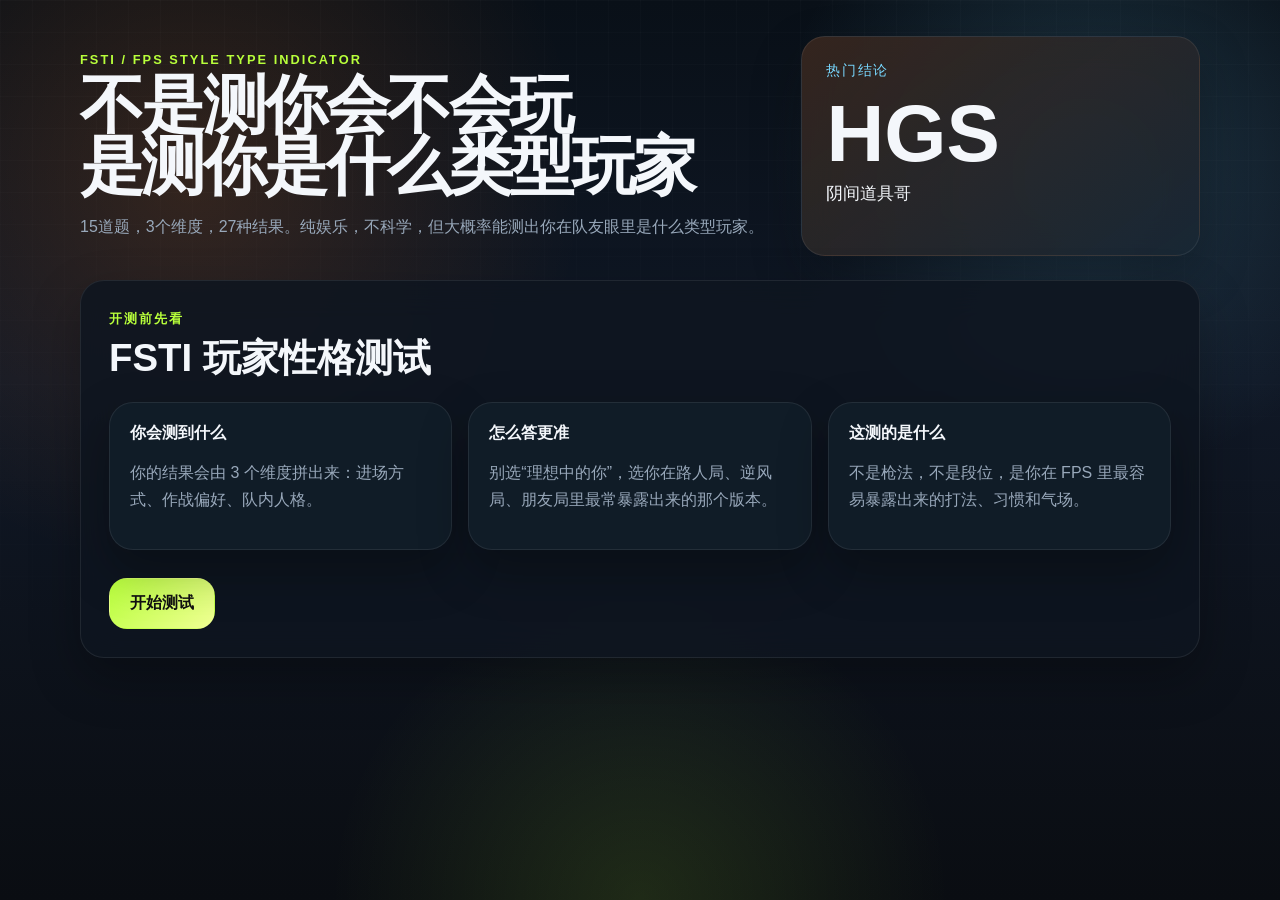
==== index.html @ 1be6a82f "Add files via upload" ====
<!DOCTYPE html>
<html lang="zh-CN">
<head>
  <meta charset="UTF-8">
  <meta name="viewport" content="width=device-width, initial-scale=1.0">
  <title>FSTI｜FPS玩家性格测试</title>
  <meta
    name="description"
    content="15道题测出你的 FSTI 类型：这不是严肃人格测试，这是给 FPS 玩家做的娱乐向性格测试。"
  >
  <link rel="stylesheet" href="./styles.css">
</head>
<body>
  <div class="page-shell">
    <header class="hero">
      <div class="hero-copy">
        <p class="eyebrow">FSTI / FPS STYLE TYPE INDICATOR</p>
        <h1>不是测你会不会玩<br>是测你是什么类型玩家</h1>
        <p class="hero-text">
          15道题，3个维度，27种结果。纯娱乐，不科学，但大概率能测出你在队友眼里是什么类型玩家。
        </p>
      </div>
      <div class="hero-badge">
        <span>热门结论</span>
        <strong id="hero-highlight">LUS</strong>
        <p>阴间道具哥</p>
      </div>
    </header>

    <main class="app-frame">
      <section class="panel intro-panel active" id="intro-panel">
        <div class="panel-head">
          <span class="panel-kicker">开测前先看</span>
          <h2>FSTI 玩家性格测试</h2>
        </div>
        <div class="intro-grid">
          <article class="intro-card">
            <h3>你会测到什么</h3>
            <p>你的结果会由 3 个维度拼出来：进场方式、作战偏好、队内人格。</p>
          </article>
          <article class="intro-card">
            <h3>怎么答更准</h3>
            <p>别选“理想中的你”，选你在路人局、逆风局、朋友局里最常暴露出来的那个版本。</p>
          </article>
          <article class="intro-card">
            <h3>这测的是什么</h3>
            <p>不是枪法，不是段位，是你在 FPS 里最容易暴露出来的打法、习惯和气场。</p>
          </article>
        </div>
        <button class="primary-btn" id="start-btn" type="button">开始测试</button>
      </section>

      <section class="panel quiz-panel" id="quiz-panel" aria-live="polite">
        <div class="quiz-topbar">
          <div>
            <p class="panel-kicker">题目进度</p>
            <h2 id="question-counter">第 1 / 15 题</h2>
          </div>
          <div class="progress-wrap" aria-hidden="true">
            <div class="progress-bar">
              <div class="progress-fill" id="progress-fill"></div>
            </div>
            <span id="progress-text">6%</span>
          </div>
        </div>

        <article class="question-card">
          <p class="question-axis" id="question-axis">进场方式</p>
          <h3 class="question-title" id="question-title"></h3>
          <div class="options" id="options"></div>
        </article>

        <div class="quiz-actions">
          <button class="ghost-btn" id="prev-btn" type="button">上一题</button>
        </div>
      </section>

      <section class="panel result-panel" id="result-panel" aria-live="polite">
        <div class="result-head">
          <p class="panel-kicker">你的 FSTI 结果</p>
          <div class="type-chip" id="result-code">LUS</div>
          <h2 id="result-name">阴间道具哥</h2>
          <p class="result-tagline" id="result-tagline"></p>
        </div>

        <div class="result-grid">
          <article class="result-card spotlight">
            <h3>一句话诊断</h3>
            <p id="result-summary"></p>
          </article>
          <article class="result-card">
            <h3>你的拿手戏</h3>
            <ul id="result-strengths"></ul>
          </article>
          <article class="result-card">
            <h3>最容易被吐槽</h3>
            <ul id="result-weaknesses"></ul>
          </article>
          <article class="result-card">
            <h3>路人局评价</h3>
            <p id="result-impression"></p>
          </article>
        </div>

        <div class="dimension-grid" id="dimension-grid"></div>

        <div class="result-actions">
          <button class="primary-btn" id="copy-btn" type="button">复制结果文案</button>
          <button class="ghost-btn" id="restart-btn" type="button">重新测试</button>
        </div>
        <p class="result-note">部分内容由AI生成，仅供娱乐    抖音号：fpslover</p>
      </section>
    </main>
  </div>

  <template id="option-template">
    <button class="option-btn" type="button">
      <span class="option-letter"></span>
      <span class="option-text"></span>
    </button>
  </template>

  <script src="./app.js"></script>
</body>
</html>
---- styles.css ----
:root {
  --bg: #0d1117;
  --panel: rgba(14, 22, 32, 0.86);
  --panel-strong: rgba(18, 29, 41, 0.94);
  --text: #f4f7fb;
  --muted: #98a8ba;
  --line: rgba(255, 255, 255, 0.08);
  --hot: #ff7a18;
  --acid: #b8ff3b;
  --sky: #78d8ff;
  --shadow: 0 20px 50px rgba(0, 0, 0, 0.28);
  color-scheme: dark;
}

* {
  box-sizing: border-box;
}

html,
body {
  margin: 0;
  min-height: 100%;
}

body {
  font-family: "Segoe UI Variable Display", "Trebuchet MS", "PingFang SC", "Microsoft YaHei", sans-serif;
  color: var(--text);
  background:
    radial-gradient(circle at 15% 20%, rgba(255, 122, 24, 0.16), transparent 30%),
    radial-gradient(circle at 85% 18%, rgba(120, 216, 255, 0.18), transparent 24%),
    radial-gradient(circle at 50% 100%, rgba(184, 255, 59, 0.12), transparent 28%),
    linear-gradient(180deg, #091018 0%, #101826 42%, #0a0d12 100%);
}

body::before {
  content: "";
  position: fixed;
  inset: 0;
  pointer-events: none;
  background-image:
    linear-gradient(rgba(255, 255, 255, 0.02) 1px, transparent 1px),
    linear-gradient(90deg, rgba(255, 255, 255, 0.02) 1px, transparent 1px);
  background-size: 32px 32px;
  mask-image: linear-gradient(180deg, rgba(0, 0, 0, 0.9), transparent);
}

.page-shell {
  width: min(1120px, calc(100% - 32px));
  margin: 0 auto;
  padding: 36px 0 56px;
}

.hero {
  display: grid;
  grid-template-columns: 1.4fr 0.8fr;
  gap: 24px;
  align-items: end;
  margin-bottom: 24px;
}

.hero-copy h1 {
  margin: 8px 0 14px;
  font-family: "Bahnschrift", "Arial Narrow", sans-serif;
  font-size: clamp(2.5rem, 5vw, 4.5rem);
  line-height: 0.96;
  letter-spacing: -0.04em;
  text-transform: uppercase;
}

.eyebrow,
.panel-kicker,
.question-axis {
  margin: 0;
  color: var(--acid);
  font-size: 0.8rem;
  font-weight: 700;
  letter-spacing: 0.16em;
  text-transform: uppercase;
}

.hero-text,
.intro-card p,
.result-card p,
.result-card li,
.dimension-card p {
  color: var(--muted);
  line-height: 1.65;
}

.hero-badge,
.panel,
.intro-card,
.question-card,
.result-card,
.dimension-card {
  border: 1px solid var(--line);
  border-radius: 24px;
  backdrop-filter: blur(18px);
  box-shadow: var(--shadow);
}

.hero-badge {
  padding: 24px;
  background:
    linear-gradient(145deg, rgba(255, 122, 24, 0.16), rgba(120, 216, 255, 0.08)),
    var(--panel);
  min-height: 220px;
}

.hero-badge span {
  display: inline-block;
  color: var(--sky);
  font-size: 0.85rem;
  letter-spacing: 0.12em;
  text-transform: uppercase;
}

.hero-badge strong {
  display: block;
  margin-top: 14px;
  font-family: "Bahnschrift", sans-serif;
  font-size: clamp(3rem, 8vw, 5rem);
  line-height: 1;
}

.hero-badge p {
  margin: 8px 0 0;
  font-size: 1.05rem;
  color: var(--text);
}

.panel {
  display: none;
  padding: 28px;
  background: var(--panel);
}

.panel.active {
  display: block;
}

.panel-head h2,
.result-head h2,
.question-title {
  margin: 8px 0 0;
  font-size: clamp(1.6rem, 3vw, 2.4rem);
  line-height: 1.15;
}

.intro-grid,
.result-grid,
.dimension-grid {
  display: grid;
  gap: 16px;
}

.intro-grid {
  grid-template-columns: repeat(3, minmax(0, 1fr));
  margin: 22px 0 28px;
}

.intro-card,
.result-card,
.dimension-card {
  padding: 20px;
  background: var(--panel-strong);
}

.intro-card h3,
.result-card h3,
.dimension-card h3 {
  margin: 0 0 10px;
  font-size: 1rem;
}

.primary-btn,
.ghost-btn,
.option-btn {
  border: 1px solid transparent;
  border-radius: 18px;
  cursor: pointer;
  transition: transform 180ms ease, border-color 180ms ease, background 180ms ease;
}

.primary-btn,
.ghost-btn {
  padding: 14px 20px;
  font-size: 1rem;
  font-weight: 700;
}

.primary-btn {
  color: #111;
  background: linear-gradient(135deg, var(--acid), #f0ff94);
}

.ghost-btn {
  color: var(--text);
  background: rgba(255, 255, 255, 0.03);
  border-color: var(--line);
}

.primary-btn:disabled,
.ghost-btn:disabled {
  opacity: 0.45;
  cursor: not-allowed;
  transform: none;
}

.quiz-topbar,
.quiz-actions,
.result-actions {
  display: flex;
  gap: 16px;
  align-items: center;
  justify-content: space-between;
}

.quiz-actions {
  justify-content: flex-start;
}

.progress-wrap {
  min-width: 200px;
  text-align: right;
}

.progress-bar {
  overflow: hidden;
  width: 100%;
  height: 10px;
  border-radius: 999px;
  background: rgba(255, 255, 255, 0.08);
  margin-bottom: 8px;
}

.progress-fill {
  width: 0;
  height: 100%;
  border-radius: inherit;
  background: linear-gradient(90deg, var(--hot), var(--acid));
}

.question-card {
  margin: 24px 0;
  padding: 26px;
  background:
    linear-gradient(180deg, rgba(255, 122, 24, 0.08), transparent 40%),
    var(--panel-strong);
}

.question-axis {
  color: var(--sky);
}

.options {
  display: grid;
  gap: 14px;
  margin-top: 22px;
}

.option-btn {
  display: grid;
  grid-template-columns: auto 1fr;
  gap: 14px;
  align-items: start;
  width: 100%;
  padding: 16px 18px;
  color: var(--text);
  text-align: left;
  background: rgba(255, 255, 255, 0.035);
  border-color: var(--line);
}

.option-btn.selected {
  background: linear-gradient(135deg, rgba(255, 122, 24, 0.18), rgba(184, 255, 59, 0.12));
  border-color: rgba(184, 255, 59, 0.5);
}

.option-letter {
  display: inline-flex;
  align-items: center;
  justify-content: center;
  width: 34px;
  height: 34px;
  border-radius: 12px;
  color: #10131a;
  font-weight: 900;
  background: linear-gradient(135deg, var(--sky), #d6f7ff);
}

.option-text {
  font-size: 1.02rem;
  line-height: 1.5;
}

.result-panel {
  background:
    radial-gradient(circle at top right, rgba(255, 122, 24, 0.1), transparent 24%),
    radial-gradient(circle at left bottom, rgba(120, 216, 255, 0.1), transparent 28%),
    var(--panel);
}

.result-head {
  text-align: center;
}

.type-chip {
  display: inline-flex;
  align-items: center;
  justify-content: center;
  min-width: 120px;
  margin-top: 16px;
  padding: 14px 20px;
  border: 1px solid rgba(184, 255, 59, 0.38);
  border-radius: 999px;
  color: var(--acid);
  font-family: "Bahnschrift", sans-serif;
  font-size: 1.6rem;
  font-weight: 800;
  letter-spacing: 0.18em;
  background: rgba(184, 255, 59, 0.08);
}

.result-tagline {
  width: min(700px, 100%);
  margin: 14px auto 0;
  font-size: 1.1rem;
}

.result-grid {
  grid-template-columns: repeat(2, minmax(0, 1fr));
  margin-top: 28px;
}

.spotlight {
  background:
    linear-gradient(145deg, rgba(255, 122, 24, 0.15), rgba(120, 216, 255, 0.08)),
    var(--panel-strong);
}

.result-card ul {
  margin: 0;
  padding-left: 18px;
}

.dimension-grid {
  grid-template-columns: repeat(3, minmax(0, 1fr));
  margin-top: 18px;
}

.dimension-card strong {
  display: block;
  margin-top: 8px;
  color: var(--text);
  font-size: 1.1rem;
}

.result-actions {
  margin-top: 26px;
}

.result-note {
  margin: 16px 0 0;
  text-align: center;
  color: var(--muted);
  font-size: 0.88rem;
  letter-spacing: 0.02em;
}

@media (max-width: 860px) {
  .hero,
  .intro-grid,
  .result-grid,
  .dimension-grid {
    grid-template-columns: 1fr;
  }

  .quiz-topbar,
  .quiz-actions,
  .result-actions {
    flex-direction: column;
    align-items: stretch;
  }

  .progress-wrap {
    min-width: 0;
    text-align: left;
  }

  .page-shell {
    width: min(100% - 20px, 1120px);
    padding-top: 20px;
  }

  .panel,
  .hero-badge {
    padding: 20px;
  }
}
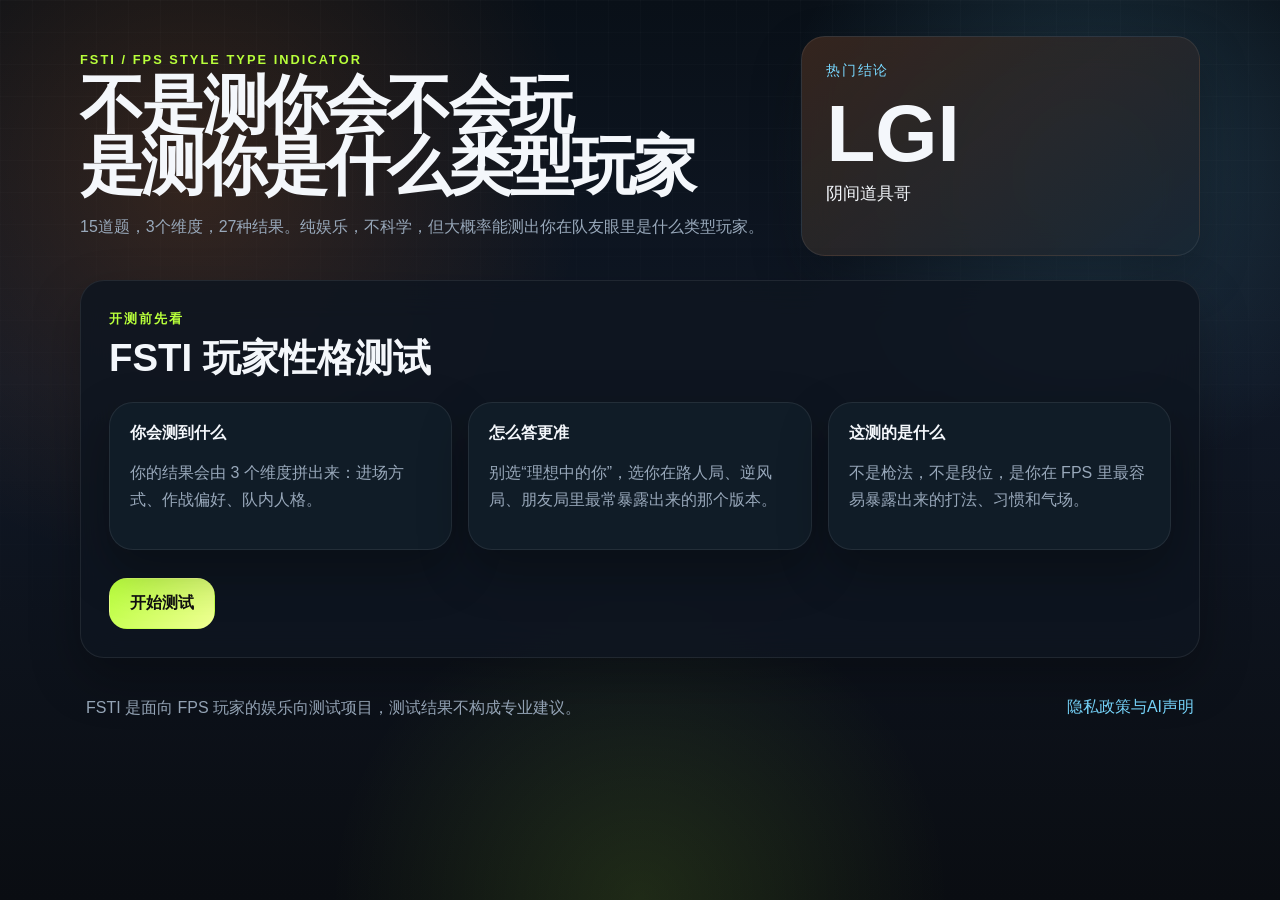
==== commit d83176c7: "Add files via upload" ====
--- a/index.html
+++ b/index.html
@@ -111,6 +111,12 @@
         <p class="result-note">部分内容由AI生成，仅供娱乐    抖音号：fpslover</p>
       </section>
     </main>
+    <footer class="site-footer">
+      <p class="footer-copy">FSTI 是面向 FPS 玩家的娱乐向测试项目，测试结果不构成专业建议。</p>
+      <nav class="footer-links" aria-label="站点说明">
+        <a class="footer-link" href="./policy.html">隐私政策与AI声明</a>
+      </nav>
+    </footer>
   </div>
 
   <template id="option-template">
--- a/styles.css
+++ b/styles.css
@@ -368,6 +368,113 @@
   letter-spacing: 0.02em;
 }
 
+.site-footer {
+  display: flex;
+  flex-wrap: wrap;
+  gap: 12px 20px;
+  align-items: center;
+  justify-content: space-between;
+  margin-top: 18px;
+  padding: 18px 6px 0;
+  color: var(--muted);
+}
+
+.footer-copy {
+  margin: 0;
+  max-width: 680px;
+  line-height: 1.7;
+}
+
+.footer-links {
+  display: flex;
+  flex-wrap: wrap;
+  gap: 10px 14px;
+}
+
+.footer-link {
+  color: var(--sky);
+  text-decoration: none;
+  border-bottom: 1px solid transparent;
+}
+
+.footer-link:hover {
+  border-bottom-color: currentColor;
+}
+
+.legal-shell {
+  width: min(920px, calc(100% - 32px));
+  margin: 0 auto;
+  padding: 36px 0 56px;
+}
+
+.legal-hero,
+.legal-card {
+  border: 1px solid var(--line);
+  border-radius: 24px;
+  backdrop-filter: blur(18px);
+  box-shadow: var(--shadow);
+}
+
+.legal-hero {
+  padding: 28px;
+  background:
+    linear-gradient(145deg, rgba(255, 122, 24, 0.14), rgba(120, 216, 255, 0.08)),
+    var(--panel);
+}
+
+.legal-hero h1 {
+  margin: 10px 0 12px;
+  font-family: "Bahnschrift", "Arial Narrow", sans-serif;
+  font-size: clamp(2rem, 4vw, 3.25rem);
+  line-height: 0.98;
+  letter-spacing: -0.03em;
+}
+
+.legal-lead {
+  margin: 0;
+  max-width: 760px;
+  color: var(--muted);
+  line-height: 1.7;
+}
+
+.legal-grid {
+  display: grid;
+  gap: 16px;
+  margin-top: 18px;
+}
+
+.legal-card {
+  padding: 22px;
+  background: var(--panel);
+}
+
+.legal-card h2 {
+  margin: 0 0 10px;
+  font-size: 1.2rem;
+}
+
+.legal-card p,
+.legal-card li {
+  color: var(--muted);
+  line-height: 1.75;
+}
+
+.legal-card ul {
+  margin: 0;
+  padding-left: 18px;
+}
+
+.legal-back {
+  display: inline-flex;
+  margin-top: 18px;
+  color: var(--sky);
+  text-decoration: none;
+}
+
+.legal-back:hover {
+  text-decoration: underline;
+}
+
 @media (max-width: 860px) {
   .hero,
   .intro-grid,
@@ -394,7 +501,13 @@
   }
 
   .panel,
-  .hero-badge {
+  .hero-badge,
+  .legal-hero,
+  .legal-card {
     padding: 20px;
   }
-}
+
+  .site-footer {
+    padding-top: 14px;
+  }
+}
